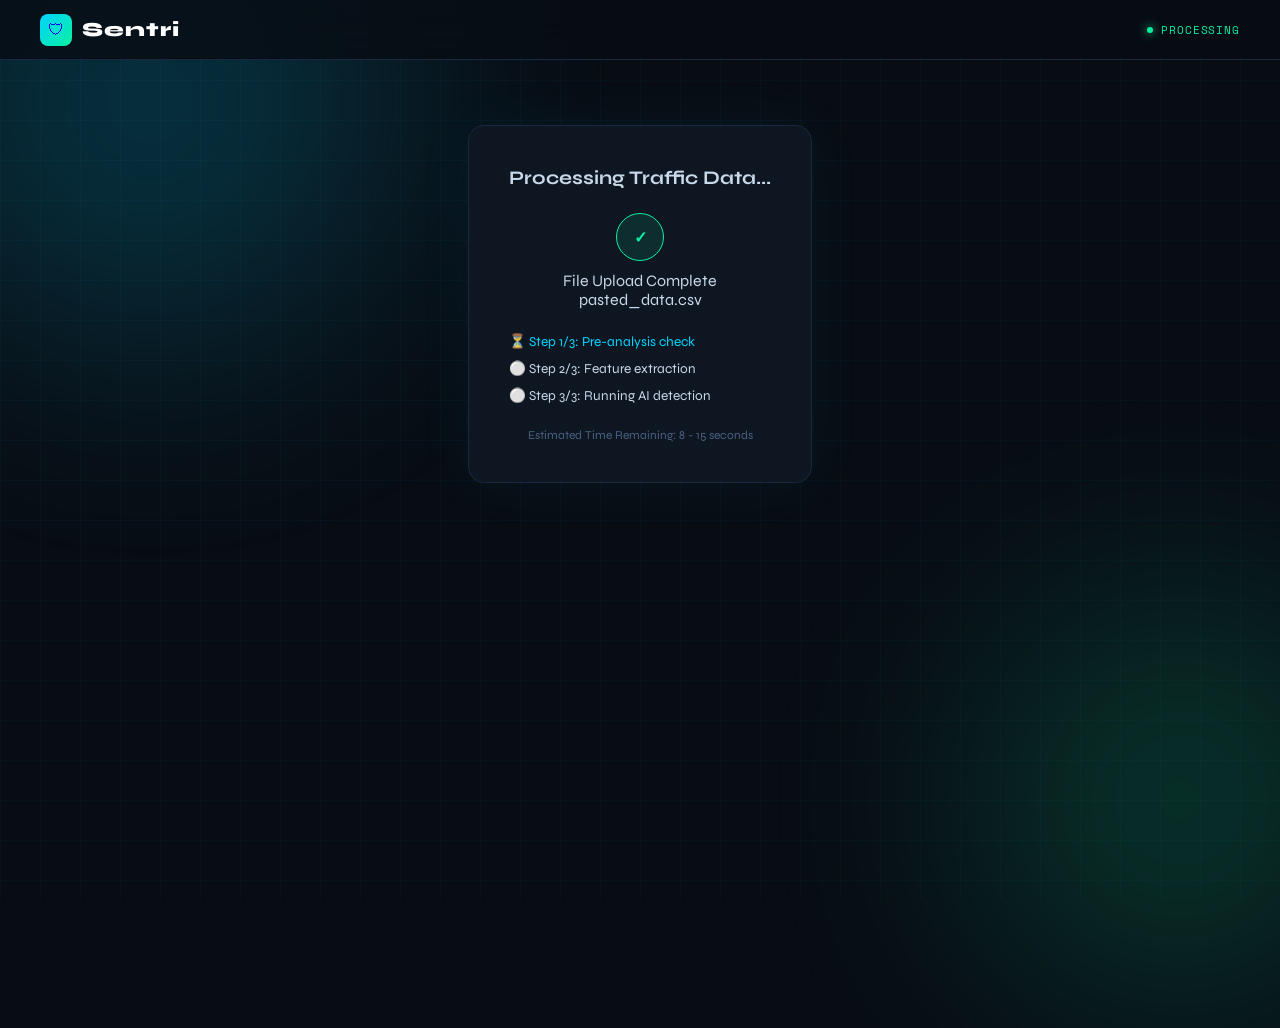
==== templates/loading.html @ eef89137 "changes to core files" ====
<!DOCTYPE html>
<html lang="en">

<head>
    <meta charset="UTF-8" />
    <meta name="viewport" content="width=device-width, initial-scale=1.0" />
    <title>Processing — Sentri</title>

    <link
        href="https://fonts.googleapis.com/css2?family=Space+Mono:wght@400;700&family=Syne:wght@400;600;700;800&display=swap"
        rel="stylesheet" />
    <link rel="stylesheet" href="/static/style.css" />
</head>

<body class="loading">

    <!-- background -->
    <div class="orb orb-1"></div>
    <div class="orb orb-2"></div>

    <!-- nav -->
    <nav>
        <a class="nav-brand" href="/">
            <div class="nav-shield">🛡</div>
            <span class="nav-logo-text">Sentri</span>
        </a>
        <div class="nav-status">
            <div class="status-dot"></div>
            PROCESSING
        </div>
    </nav>

    <!-- main -->
    <main>
        <div class="loading-container">
            <div class="loading-card">

                <h2>Processing Traffic Data...</h2>

                <div class="loading-status">
                    <div class="check-circle">✓</div>
                    <p>File Upload Complete</p>
                    <span id="file-display-name">loading...</span>
                </div>

                <div class="steps">
                    <div class="step done">
                        ✔ Step 1/3: Pre-analysis check (Done)
                    </div>

                    <div class="step done">
                        ✔ Step 2/3: Feature extraction (Done)
                    </div>

                    <div class="step active" id="step-3">
                        <span class="loader"></span>
                        Step 3/3: Running AI detection...
                    </div>
                </div>

                <p class="eta">
                    Estimated Time Remaining: <span id="eta">8 - 15 seconds</span>
                </p>

            </div>
        </div>
    </main>

    <script>
const storedFileName = sessionStorage.getItem('file_name');

document.getElementById('file-display-name').textContent =
    storedFileName ? storedFileName : "pasted_data.csv";

const stepEls = document.querySelectorAll(".step");

const steps = [
    "Step 1/3: Pre-analysis check",
    "Step 2/3: Feature extraction",
    "Step 3/3: Running AI detection"
];

let current = 0;

// render all states
function render() {
    stepEls.forEach((el, i) => {

        if (i < current) {
            el.className = "step done";
            el.innerHTML = `✔ ${steps[i]}`;

        } else if (i === current) {
            el.className = "step active";
            el.innerHTML = `⏳ ${steps[i]}`;

        } else {
            el.className = "step";
            el.innerHTML = `⚪ ${steps[i]}`;
        }
    });
}

// run one step fully (loading → done)
function runStep() {

    if (current >= steps.length) {
        document.getElementById("eta").textContent = "Complete!";

        setTimeout(() => {
            window.location.href = "/results";
        }, 1000);

        return;
    }

    // STEP START → LOADING
    render();

    setTimeout(() => {

        // STEP COMPLETE → DONE
        current++;
        render();

        // NEXT STEP ONLY AFTER THIS IS DONE
        setTimeout(runStep, 400);

    }, 1500);
}

runStep();
</script>

</body>

</html>
---- static/style.css ----
*,
*::before,
*::after {
    box-sizing: border-box;
    margin: 0;
    padding: 0;
}

:root {
    --bg: #080d14;
    --surface: #0e1622;
    --border: #1a2740;
    --accent: #00d4ff;
    --accent2: #0af0a0;
    --danger: #ff4d6d;
    --text: #c8d8e8;
    --muted: #4a6080;
    --font-ui: 'Syne', sans-serif;
    --font-mono: 'Space Mono', monospace;
}

html,
body {
    height: 100%;
    background: var(--bg);
    color: var(--text);
    font-family: var(--font-ui);
    overflow-x: hidden;
}

/* ---- GRID BACKGROUND ---- */
body::before {
    content: '';
    position: fixed;
    inset: 0;
    background-image:
        linear-gradient(rgba(0, 212, 255, 0.03) 1px, transparent 1px),
        linear-gradient(90deg, rgba(0, 212, 255, 0.03) 1px, transparent 1px);
    background-size: 40px 40px;
    pointer-events: none;
    z-index: 0;
}

/* ---- GLOW ORBS ---- */
.orb {
    position: fixed;
    border-radius: 50%;
    filter: blur(120px);
    pointer-events: none;
    z-index: 0;
    opacity: 0.18;
}

.orb-1 {
    width: 500px;
    height: 500px;
    background: var(--accent);
    top: -150px;
    left: -100px;
}

.orb-2 {
    width: 400px;
    height: 400px;
    background: var(--accent2);
    bottom: -100px;
    right: -100px;
}

/* ---- NAVBAR ---- */
nav {
    position: fixed;
    top: 0;
    left: 0;
    right: 0;
    z-index: 100;
    display: flex;
    align-items: center;
    justify-content: space-between;
    padding: 0 2.5rem;
    height: 60px;
    background: rgba(8, 13, 20, 0.85);
    backdrop-filter: blur(16px);
    border-bottom: 1px solid var(--border);
}

.nav-brand {
    display: flex;
    align-items: center;
    gap: 10px;
    text-decoration: none;
}

.nav-shield {
    width: 32px;
    height: 32px;
    background: linear-gradient(135deg, var(--accent), var(--accent2));
    border-radius: 8px;
    display: flex;
    align-items: center;
    justify-content: center;
    font-size: 16px;
}

.nav-logo-text {
    font-family: var(--font-ui);
    font-weight: 800;
    font-size: 1.25rem;
    color: #fff;
    letter-spacing: 0.05em;
}

.nav-status {
    display: flex;
    align-items: center;
    gap: 8px;
    font-family: var(--font-mono);
    font-size: 0.7rem;
    color: var(--accent2);
    letter-spacing: 0.08em;
    text-transform: uppercase;
}

.status-dot {
    width: 6px;
    height: 6px;
    border-radius: 50%;
    background: var(--accent2);
    animation: pulse 1.8s infinite;
    box-shadow: 0 0 10px var(--accent2);
}

@keyframes pulse {

    0%,
    100% {
        opacity: 1;
        transform: scale(1);
    }

    50% {
        opacity: 0.4;
        transform: scale(0.8);
    }
}

/* ---- MAIN LAYOUT ---- */
main {
    position: relative;
    z-index: 1;
    min-height: 100vh;
    display: flex;
    flex-direction: column;
    align-items: center;
    justify-content: center;
    padding: 80px 1.5rem 3rem;
}

/* ---- HERO ---- */
.hero {
    text-align: center;
    margin-bottom: 2.5rem;
    animation: fadeUp 0.7s ease both;
}

@keyframes fadeUp {
    from {
        opacity: 0;
        transform: translateY(24px);
    }

    to {
        opacity: 1;
        transform: translateY(0);
    }
}

.shield-icon {
    width: 72px;
    height: 72px;
    margin: 0 auto 1.25rem;
    background: rgba(0, 212, 255, 0.08);
    border: 1.5px solid rgba(0, 212, 255, 0.25);
    border-radius: 20px;
    display: flex;
    align-items: center;
    justify-content: center;
    position: relative;
}

.shield-icon::before {
    content: '';
    position: absolute;
    inset: -1px;
    border-radius: 20px;
    background: linear-gradient(135deg, rgba(0, 212, 255, 0.3), rgba(10, 240, 160, 0.1));
    z-index: -1;
    filter: blur(8px);
}

.shield-icon svg {
    width: 36px;
    height: 36px;
    fill: var(--accent);
    filter: drop-shadow(0 0 8px var(--accent));
}

.hero h1 {
    font-size: clamp(2.5rem, 6vw, 4rem);
    font-weight: 800;
    color: #fff;
    letter-spacing: -0.02em;
    line-height: 1;
    margin-bottom: 0.75rem;
}

.hero h1 span {
    background: linear-gradient(90deg, var(--accent), var(--accent2));
    -webkit-background-clip: text;
    -webkit-text-fill-color: transparent;
    background-clip: text;
}

.hero p {
    font-size: 1rem;
    color: var(--muted);
    max-width: 420px;
    margin: 0 auto;
    line-height: 1.6;
}

/* ---- UPLOAD CARD ---- */
.upload-card {
    width: 100%;
    max-width: 780px;
    background: var(--surface);
    border: 1px solid var(--border);
    border-radius: 16px;
    overflow: hidden;
    animation: fadeUp 0.7s 0.15s ease both;
    box-shadow: 0 0 60px rgba(0, 212, 255, 0.04);
}

.card-header {
    display: flex;
    align-items: center;
    justify-content: space-between;
    padding: 0.85rem 1.25rem;
    border-bottom: 1px solid var(--border);
    background: rgba(0, 212, 255, 0.03);
}

.card-header-left {
    display: flex;
    align-items: center;
    gap: 8px;
    font-family: var(--font-mono);
    font-size: 0.78rem;
    color: var(--accent);
}

.terminal-dot {
    width: 5px;
    height: 5px;
    border-radius: 50%;
    background: var(--accent);
    animation: pulse 2s infinite;
}

.card-actions {
    display: flex;
    gap: 8px;
}

.btn {
    display: flex;
    align-items: center;
    gap: 6px;
    padding: 0.45rem 1rem;
    border-radius: 8px;
    font-family: var(--font-ui);
    font-size: 0.82rem;
    font-weight: 600;
    cursor: pointer;
    transition: all 0.2s;
    border: none;
    text-decoration: none;
}

.btn-ghost {
    background: transparent;
    border: 1px solid var(--border);
    color: var(--text);
}

.btn-ghost:hover {
    border-color: var(--accent);
    color: var(--accent);
    background: rgba(0, 212, 255, 0.05);
}

.btn-primary {
    background: linear-gradient(135deg, var(--accent), #0095cc);
    color: #080d14;
    font-weight: 700;
}

.btn-primary:hover {
    transform: translateY(-1px);
    box-shadow: 0 4px 20px rgba(0, 212, 255, 0.35);
}

.btn-primary:active {
    transform: translateY(0);
}

/* ---- DROP ZONE ---- */
.drop-zone {
    display: flex;
    flex-direction: column;
    align-items: center;
    justify-content: center;
    gap: 12px;
    height: 220px;
    margin: 1rem 1.25rem;
    border: 1.5px dashed var(--border);
    border-radius: 10px;
    cursor: pointer;
    transition: all 0.2s;
}

.drop-zone:hover,
.drop-zone.drag-over {
    border-color: var(--accent);
    background: rgba(0, 212, 255, 0.04);
}


.drop-icon {
    width: 44px;
    height: 44px;
    background: rgba(0, 212, 255, 0.08);
    border-radius: 12px;
    display: flex;
    align-items: center;
    justify-content: center;
    color: var(--accent);
    font-size: 1.2rem;
}

.drop-text {
    text-align: center;
    font-size: 0.85rem;
    color: var(--muted);
}

.drop-text strong {
    color: var(--accent);
}

/* ---- CARD FOOTER ---- */
.card-footer {
    display: flex;
    align-items: center;
    justify-content: space-between;
    padding: 0.85rem 1.25rem;
    border-top: 1px solid var(--border);
    background: rgba(0, 0, 0, 0.2);
}

.footer-info {
    font-family: var(--font-mono);
    font-size: 0.72rem;
    color: var(--muted);
}

.footer-info span {
    color: var(--accent2);
}

/* ---- FILE BADGE ---- */
.file-badge {
    display: flex;
    align-items: center;
    gap: 6px;
    padding: 0.3rem 0.75rem;
    background: rgba(10, 240, 160, 0.08);
    border: 1px solid rgba(10, 240, 160, 0.2);
    border-radius: 20px;
    font-family: var(--font-mono);
    font-size: 0.7rem;
    color: var(--accent2);

    opacity: 0;
    transform: translateY(5px);
    transition: all 0.2s ease;
}

.file-badge.visible {
    opacity: 1;
    transform: translateY(0);
}

/* ---- FORMATS ---- */
.formats {
    display: flex;
    align-items: center;
    justify-content: center;
    gap: 0.5rem;
    margin-top: 1.5rem;
    flex-wrap: wrap;
    animation: fadeUp 0.7s 0.3s ease both;
}

.format-label {
    font-family: var(--font-mono);
    font-size: 0.7rem;
    color: var(--muted);
    margin-right: 4px;
}

.format-tag {
    padding: 0.2rem 0.6rem;
    border-radius: 4px;
    background: rgba(255, 255, 255, 0.04);
    border: 1px solid var(--border);
    font-family: var(--font-mono);
    font-size: 0.68rem;
    color: var(--muted);
}

/* ---- TOAST ---- */
.toast {
    position: fixed;
    bottom: 2rem;
    right: 2rem;
    z-index: 999;
    background: var(--surface);
    border: 1px solid var(--border);
    border-radius: 10px;
    padding: 0.75rem 1.25rem;
    font-family: var(--font-mono);
    font-size: 0.78rem;
    color: var(--text);
    display: flex;
    align-items: center;
    gap: 8px;
    transform: translateY(100px);
    opacity: 0;
    transition: all 0.3s;
}

.toast.show {
    transform: translateY(0);
    opacity: 1;
}

.toast-dot {
    width: 6px;
    height: 6px;
    border-radius: 50%;
    background: var(--accent2);
}

/* Hidden file input */
#file-input {
    display: none;
}

@keyframes spin { from { transform: rotate(0deg); } to { transform: rotate(360deg); } }

/* ---- LOADING PAGE ---- */
body.loading {
    overflow: hidden;
}

.loading-container {
    display: flex;
    justify-content: center;
    align-items: flex-start;
    min-height: 100vh;
    padding: 45px 1.5rem 3rem;
}

.loading-card {
    width: 100%;
    max-width: 750px;
    background: var(--surface);
    border: 1px solid var(--border);
    border-radius: 16px;
    padding: 2.5rem;
    box-shadow: 0 0 60px rgba(0, 212, 255, 0.05);
    text-align: center;
    animation: fadeUp 0.6s ease both;
}

.loading-card h2 {
    font-size: 1.2rem;
    margin-bottom: 1.5rem;
}

/* File status */
.loading-status {
    margin-bottom: 1.5rem;
}

.check-circle {
    width: 48px;
    height: 48px;
    margin: 0 auto 10px;
    border-radius: 50%;
    background: rgba(10, 240, 160, 0.1);
    border: 1px solid var(--accent2);
    display: flex;
    align-items: center;
    justify-content: center;
    color: var(--accent2);
    font-weight: bold;
}

/* Steps */
.steps {
    text-align: left;
    margin-top: 1rem;
}

.step {
    display: flex;
    align-items: center;
    gap: 10px;
    font-size: 0.85rem;
    margin: 10px 0;
}

.step.done {
    color: var(--accent2);
}

.step.active {
    color: var(--accent);
}

/* Spinner */
.loader {
    width: 14px;
    height: 14px;
    border: 2px solid var(--accent);
    border-top: 2px solid transparent;
    border-radius: 50%;
    animation: spin 1s linear infinite;
}

/* ETA */
.eta {
    margin-top: 1.5rem;
    font-size: 0.75rem;
    color: var(--muted);
}
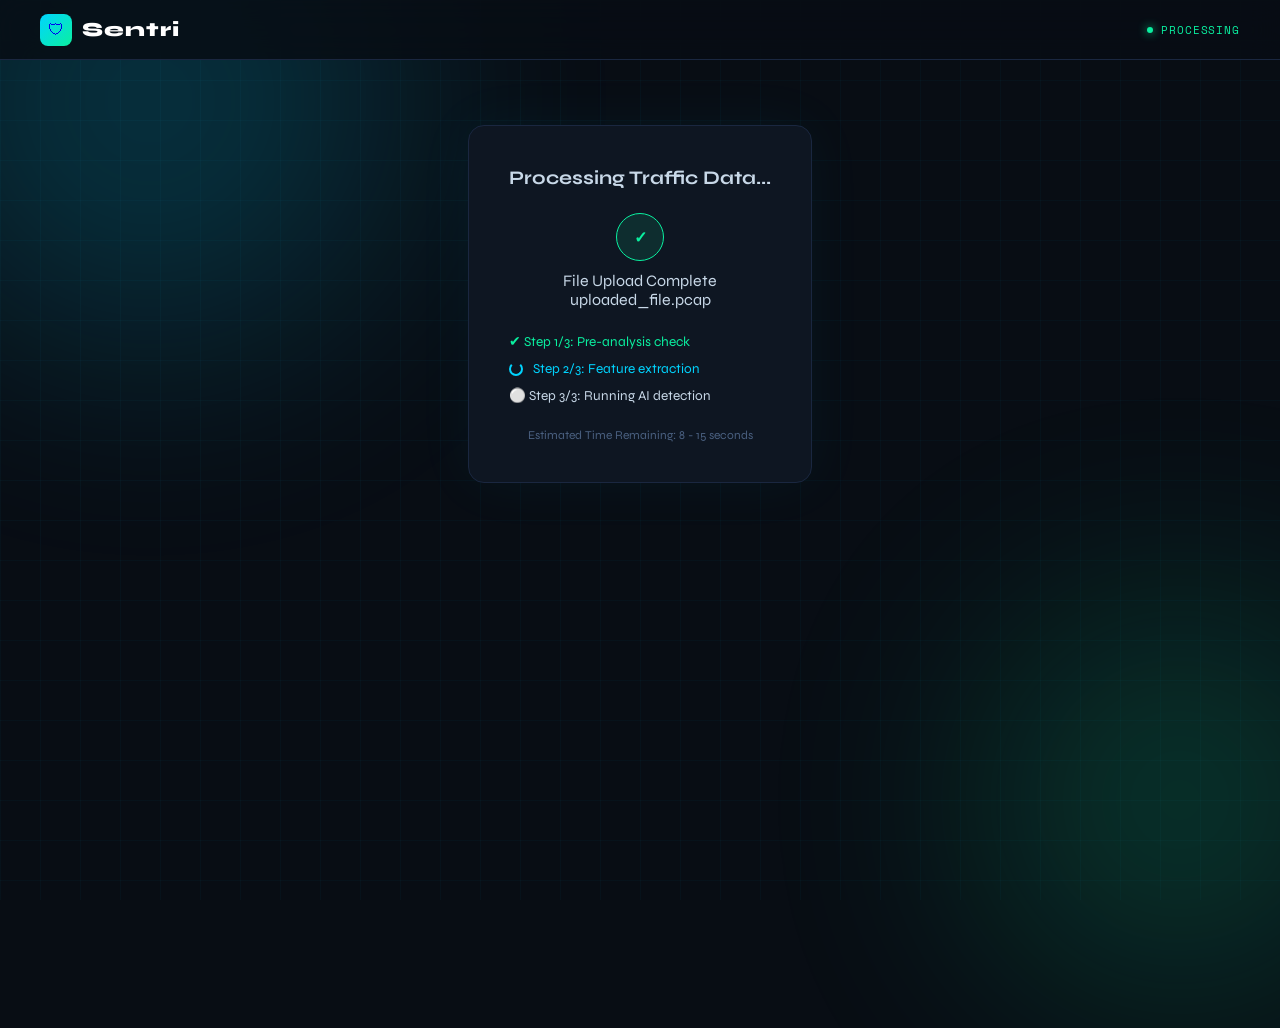
==== commit ebd5051c: "Changes to core files" ====
--- a/templates/loading.html
+++ b/templates/loading.html
@@ -67,70 +67,63 @@
     </main>
 
     <script>
-const storedFileName = sessionStorage.getItem('file_name');
+        const storedFileName = sessionStorage.getItem('file_name');
 
-document.getElementById('file-display-name').textContent =
-    storedFileName ? storedFileName : "pasted_data.csv";
+        document.getElementById('file-display-name').textContent =
+            storedFileName ? storedFileName : "uploaded_file.pcap";
 
-const stepEls = document.querySelectorAll(".step");
+        const stepEls = document.querySelectorAll(".step");
 
-const steps = [
-    "Step 1/3: Pre-analysis check",
-    "Step 2/3: Feature extraction",
-    "Step 3/3: Running AI detection"
-];
+        const steps = [
+            "Step 1/3: Pre-analysis check",
+            "Step 2/3: Feature extraction",
+            "Step 3/3: Running AI detection"
+        ];
 
-let current = 0;
+        let current = 0;
 
-// render all states
-function render() {
-    stepEls.forEach((el, i) => {
+        function render() {
+            stepEls.forEach((el, i) => {
 
-        if (i < current) {
-            el.className = "step done";
-            el.innerHTML = `✔ ${steps[i]}`;
+                if (i < current) {
+                    el.className = "step done";
+                    el.innerHTML = `✔ ${steps[i]}`;
 
-        } else if (i === current) {
-            el.className = "step active";
-            el.innerHTML = `⏳ ${steps[i]}`;
+                } else if (i === current) {
+                    el.className = "step active";
+                    el.innerHTML = `<span class="loader"></span> ${steps[i]}`;
 
-        } else {
-            el.className = "step";
-            el.innerHTML = `⚪ ${steps[i]}`;
+                } else {
+                    el.className = "step";
+                    el.innerHTML = `⚪ ${steps[i]}`;
+                }
+            });
         }
-    });
-}
 
-// run one step fully (loading → done)
-function runStep() {
+        function runStep() {
+            if (current >= steps.length) {
 
-    if (current >= steps.length) {
-        document.getElementById("eta").textContent = "Complete!";
+                render();
+                
+                document.getElementById("eta").textContent = "Complete!";
 
-        setTimeout(() => {
-            window.location.href = "/results";
-        }, 1000);
+                setTimeout(() => {
+                    window.location.href = "/results";
+                }, 800);
 
-        return;
-    }
+                return;
+            }
 
-    // STEP START → LOADING
-    render();
+            render();
 
-    setTimeout(() => {
+            setTimeout(() => {
+                current++;
+                runStep();
+            }, 1000); // adjust speed here
+        }
 
-        // STEP COMPLETE → DONE
-        current++;
-        render();
-
-        // NEXT STEP ONLY AFTER THIS IS DONE
-        setTimeout(runStep, 400);
-
-    }, 1500);
-}
-
-runStep();
-</script>
+        runStep();
+    </script>
 
 </body>
 
--- a/static/style.css
+++ b/static/style.css
@@ -467,7 +467,15 @@
     display: none;
 }
 
-@keyframes spin { from { transform: rotate(0deg); } to { transform: rotate(360deg); } }
+@keyframes spin {
+    from {
+        transform: rotate(0deg);
+    }
+
+    to {
+        transform: rotate(360deg);
+    }
+}
 
 /* ---- LOADING PAGE ---- */
 body.loading {
@@ -555,4 +563,694 @@
     margin-top: 1.5rem;
     font-size: 0.75rem;
     color: var(--muted);
+}
+
+/* ============================================================
+   RESULTS PAGE ADDITIONS — append to the bottom of style.css
+   ============================================================ */
+
+/* ---- RESULTS LAYOUT ---- */
+.results-main {
+    position: relative;
+    z-index: 1;
+    max-width: 920px;
+    /* slightly wider than before for bigger cards */
+    margin: 0 auto;
+    padding: 88px 1.5rem 4rem;
+    display: flex;
+    flex-direction: column;
+    gap: 1.75rem;
+}
+
+/* ---- PAGE HEADER ---- */
+.results-header {
+    display: flex;
+    align-items: center;
+    gap: 1rem;
+    margin-bottom: 0.25rem;
+}
+
+.back-link {
+    color: var(--muted);
+    font-size: 1.3rem;
+    text-decoration: none;
+    transition: color 0.2s;
+    flex-shrink: 0;
+    line-height: 1;
+}
+
+.back-link:hover {
+    color: var(--accent);
+}
+
+/* ✅ FIXED: matches index.html hero h1 gradient span exactly */
+.results-title {
+    font-size: clamp(1.8rem, 4vw, 2.8rem);
+    font-weight: 800;
+    color: #fff;
+    letter-spacing: -0.02em;
+    line-height: 1;
+    margin: 0 0 6px;
+}
+
+.results-title span {
+    background: linear-gradient(90deg, var(--accent), var(--accent2));
+    -webkit-background-clip: text;
+    -webkit-text-fill-color: transparent;
+    background-clip: text;
+}
+
+.results-subtitle {
+    font-family: var(--font-mono);
+    font-size: 0.78rem;
+    color: var(--muted);
+    margin: 0;
+}
+
+/* ---- SUMMARY GRID ---- */
+.summary-grid {
+    display: grid;
+    grid-template-columns: repeat(4, 1fr);
+    gap: 1rem;
+}
+
+@media (max-width: 640px) {
+    .summary-grid {
+        grid-template-columns: repeat(2, 1fr);
+    }
+}
+
+/* ✅ BIGGER cards — more padding, more presence */
+.summary-card {
+    background: var(--surface);
+    border: 1px solid var(--border);
+    border-radius: 16px;
+    padding: 1.5rem 1.25rem;
+    /* was 1.25rem 1rem */
+    display: flex;
+    flex-direction: column;
+    align-items: flex-start;
+    gap: 8px;
+    position: relative;
+    overflow: hidden;
+    transition: border-color 0.2s, box-shadow 0.2s;
+}
+
+.summary-card:hover {
+    border-color: rgba(0, 212, 255, 0.2);
+    box-shadow: 0 0 30px rgba(0, 212, 255, 0.05);
+}
+
+.summary-card-icon {
+    width: 40px;
+    height: 40px;
+    border-radius: 10px;
+    display: flex;
+    align-items: center;
+    justify-content: center;
+    margin-bottom: 6px;
+}
+
+.summary-icon-blue {
+    background: rgba(0, 212, 255, 0.12);
+    color: var(--accent);
+}
+
+.summary-icon-red {
+    background: rgba(239, 68, 68, 0.12);
+    color: #ef4444;
+}
+
+.summary-icon-green {
+    background: rgba(10, 240, 160, 0.12);
+    color: var(--accent2);
+}
+
+.summary-value {
+    font-size: 2.4rem;
+    /* was 2rem — bigger number */
+    font-weight: 800;
+    color: #fff;
+    line-height: 1;
+    font-family: var(--font-mono);
+}
+
+.summary-value--danger {
+    color: #ef4444;
+}
+
+.summary-value--safe {
+    color: var(--accent2);
+}
+
+.summary-label {
+    font-family: var(--font-mono);
+    font-size: 0.68rem;
+    color: var(--muted);
+    text-transform: uppercase;
+    letter-spacing: 0.06em;
+}
+
+/* Donut chart card */
+.summary-card--ratio {
+    align-items: center;
+    justify-content: center;
+    text-align: center;
+}
+
+.donut-wrapper {
+    position: relative;
+    width: 76px;
+    height: 76px;
+    margin-bottom: 6px;
+}
+
+.donut-svg {
+    width: 76px;
+    height: 76px;
+}
+
+.donut-track {
+    stroke: rgba(255, 255, 255, 0.07);
+}
+
+.donut-fill {
+    stroke: #ef4444;
+    stroke-linecap: round;
+    transition: stroke-dasharray 0.6s ease;
+}
+
+.donut-label {
+    position: absolute;
+    inset: 0;
+    display: flex;
+    align-items: center;
+    justify-content: center;
+    font-family: var(--font-mono);
+    font-size: 0.78rem;
+    font-weight: 700;
+    color: #fff;
+}
+
+/* ---- SECTION HEADINGS ---- */
+.section-heading {
+    display: flex;
+    align-items: center;
+    gap: 10px;
+    margin-top: 0.25rem;
+}
+
+.section-heading h2 {
+    font-size: 1.15rem;
+    font-weight: 700;
+    color: #fff;
+    margin: 0;
+}
+
+.section-heading-icon {
+    font-size: 1rem;
+    color: var(--accent);
+}
+
+/* ---- THREAT CARDS ---- */
+.threats-list {
+    display: flex;
+    flex-direction: column;
+    gap: 0.75rem;
+    /* slightly more gap */
+}
+
+/* ✅ BIGGER threat cards */
+.threat-card {
+    background: var(--surface);
+    border: 1px solid var(--border);
+    border-radius: 14px;
+    /* was 12px */
+    overflow: hidden;
+    transition: border-color 0.2s, box-shadow 0.2s;
+}
+
+.threat-card:hover {
+    box-shadow: 0 2px 20px rgba(0, 0, 0, 0.3);
+}
+
+.threat-card--open {
+    border-color: rgba(0, 212, 255, 0.25);
+}
+
+/* Collapsed header row */
+.threat-collapsed {
+    display: flex;
+    align-items: center;
+    justify-content: space-between;
+    padding: 1rem 1.25rem;
+    /* was 0.85rem 1rem — taller click area */
+    cursor: pointer;
+    user-select: none;
+}
+
+.threat-collapsed:hover {
+    background: rgba(255, 255, 255, 0.02);
+}
+
+.threat-collapsed-left {
+    display: flex;
+    align-items: center;
+    gap: 12px;
+}
+
+.threat-collapsed-right {
+    display: flex;
+    align-items: center;
+    gap: 12px;
+}
+
+.threat-name {
+    font-size: 1rem;
+    /* was 0.95rem */
+    font-weight: 700;
+    color: #fff;
+}
+
+.threat-timestamp {
+    font-family: var(--font-mono);
+    font-size: 0.72rem;
+    color: var(--muted);
+}
+
+.threat-chevron {
+    font-size: 1.2rem;
+    color: var(--muted);
+    transition: transform 0.25s ease;
+    display: inline-block;
+    line-height: 1;
+    color: cyan;
+}
+
+/* Summary line */
+.threat-summary-line {
+    padding: 0 1.25rem 0.5rem;
+}
+
+.threat-description {
+    font-size: 0.82rem;
+    color: var(--text);
+    opacity: 0.8;
+    line-height: 1.5;
+}
+
+.threat-inline-meta {
+    display: flex;
+    flex-wrap: wrap;
+    align-items: center;
+    gap: 8px;
+    padding: 0 1.25rem 1rem;
+    font-family: var(--font-mono);
+    font-size: 0.72rem;
+}
+
+.ip-addr {
+    color: var(--accent2);
+}
+
+.meta-arrow {
+    color: var(--muted);
+}
+
+.meta-muted {
+    color: var(--muted);
+}
+
+/* Protocol tags */
+.proto-tag {
+    padding: 2px 8px;
+    border-radius: 4px;
+    font-family: var(--font-mono);
+    font-size: 0.67rem;
+    font-weight: 700;
+    text-transform: uppercase;
+}
+
+.proto-tcp {
+    background: rgba(0, 212, 255, 0.12);
+    color: var(--accent);
+}
+
+.proto-udp {
+    background: rgba(139, 92, 246, 0.12);
+    color: #a78bfa;
+}
+
+.proto-dns {
+    background: rgba(10, 240, 160, 0.12);
+    color: var(--accent2);
+}
+
+.proto-arp {
+    background: rgba(168, 85, 247, 0.12);
+    color: #c084fc;
+}
+
+.proto-icmp {
+    background: rgba(107, 114, 128, 0.15);
+    color: #9ca3af;
+}
+
+.proto-http {
+    background: rgba(251, 191, 36, 0.12);
+    color: #fbbf24;
+}
+
+/* Severity chips */
+.severity-chip {
+    padding: 4px 12px;
+    border-radius: 20px;
+    font-family: var(--font-mono);
+    font-size: 0.67rem;
+    font-weight: 700;
+    text-transform: uppercase;
+    letter-spacing: 0.04em;
+}
+
+.severity-critical {
+    background: #ef4444;
+    color: #fff;
+}
+
+.severity-high {
+    background: #f97316;
+    color: #fff;
+}
+
+.severity-medium {
+    background: #eab308;
+    color: #000;
+}
+
+.severity-low {
+    background: #22c55e;
+    color: #000;
+}
+
+.severity-info {
+    background: #06b6d4;
+    color: #000;
+}
+
+/* ---- EXPANDED DETAIL PANEL ---- */
+.threat-expanded {
+    border-top: 1px solid var(--border);
+    padding: 1.25rem;
+    /* was 1rem — more room */
+    display: flex;
+    flex-direction: column;
+    gap: 1.1rem;
+    background: rgba(0, 0, 0, 0.18);
+}
+
+.threat-description-expanded {
+    font-size: 0.83rem;
+    color: var(--text);
+    opacity: 0.85;
+    line-height: 1.65;
+}
+
+.endpoint-grid {
+    display: grid;
+    grid-template-columns: 1fr 1fr;
+    gap: 0.85rem;
+}
+
+@media (max-width: 500px) {
+    .endpoint-grid {
+        grid-template-columns: 1fr;
+    }
+}
+
+.endpoint-card {
+    background: rgba(255, 255, 255, 0.03);
+    border: 1px solid var(--border);
+    border-radius: 10px;
+    padding: 0.85rem 1rem;
+}
+
+.endpoint-label {
+    font-family: var(--font-mono);
+    font-size: 0.72rem;
+    font-weight: 700;
+    color: var(--accent);
+    margin-bottom: 8px;
+    display: flex;
+    align-items: center;
+    gap: 6px;
+}
+
+.endpoint-icon {
+    color: var(--accent);
+}
+
+.endpoint-icon-red {
+    color: #ef4444;
+}
+
+.endpoint-ip {
+    font-family: var(--font-mono);
+    font-size: 0.8rem;
+    color: #fff;
+    margin-bottom: 4px;
+}
+
+.endpoint-mac {
+    font-family: var(--font-mono);
+    font-size: 0.8rem;
+    color: #fff;
+    margin-bottom: 4px;
+}
+
+.flow-stats {
+    display: flex;
+    flex-wrap: wrap;
+    gap: 1.25rem;
+    font-family: var(--font-mono);
+    font-size: 0.77rem;
+    color: var(--muted);
+    padding: 0.4rem 0;
+}
+
+.flow-stats strong {
+    color: var(--text);
+}
+
+.flag-highlight {
+    color: var(--accent);
+}
+
+.flow-meta-row {
+    display: flex;
+    flex-wrap: wrap;
+    gap: 1.25rem;
+    font-size: 0.77rem;
+    color: var(--muted);
+    font-family: var(--font-mono);
+    border-top: 1px solid var(--border);
+    padding-top: 0.4rem;
+    padding-bottom: 0.4rem;
+}
+
+.flow-meta-row strong {
+    color: var(--text);
+}
+
+/* AI Recommendation box */
+.ai-recommendation {
+    background: rgba(0, 212, 255, 0.05);
+    border: 1px solid rgba(0, 212, 255, 0.18);
+    border-radius: 10px;
+    padding: 1rem 1.1rem;
+}
+
+.ai-rec-header {
+    display: flex;
+    align-items: center;
+    gap: 8px;
+    margin-bottom: 8px;
+}
+
+.ai-rec-icon {
+    color: var(--accent);
+    font-size: 0.9rem;
+}
+
+.ai-rec-title {
+    font-family: var(--font-mono);
+    font-size: 0.75rem;
+    font-weight: 700;
+    color: var(--accent);
+}
+
+.ai-rec-body {
+    font-size: 0.82rem;
+    color: var(--text);
+    line-height: 1.65;
+    margin: 0;
+}
+
+/* ---- CORRELATIONS ---- */
+.correlations-list {
+    display: flex;
+    flex-direction: column;
+    gap: 0.65rem;
+}
+
+.correlation-item {
+    display: flex;
+    align-items: flex-start;
+    gap: 14px;
+    background: var(--surface);
+    border: 1px solid var(--border);
+    border-radius: 10px;
+    padding: 1rem 1.1rem;
+    font-size: 0.83rem;
+    color: var(--text);
+    line-height: 1.65;
+}
+
+.corr-num {
+    font-family: var(--font-mono);
+    font-size: 0.7rem;
+    color: var(--accent);
+    font-weight: 700;
+    min-width: 26px;
+    margin-top: 2px;
+    flex-shrink: 0;
+}
+
+.corr-text {
+    flex: 1;
+}
+
+/* ---- EMPTY STATE ---- */
+.empty-state {
+    text-align: center;
+    padding: 3.5rem 1rem;
+    background: var(--surface);
+    border: 1px solid var(--border);
+    border-radius: 14px;
+}
+
+.empty-icon {
+    font-size: 2.2rem;
+    color: var(--accent2);
+    margin-bottom: 0.85rem;
+}
+
+.empty-title {
+    font-size: 1.05rem;
+    font-weight: 700;
+    color: #fff;
+    margin-bottom: 6px;
+}
+
+.empty-sub {
+    font-family: var(--font-mono);
+    font-size: 0.75rem;
+    color: var(--muted);
+}
+
+/* ---- FILTER BAR ---- */
+.filter-bar {
+    display: flex;
+    flex-wrap: wrap;
+    gap: 0.5rem;
+    margin: 1rem 0 1.5rem;
+}
+
+.filter-btn {
+    padding: 6px 12px;
+    font-size: 0.72rem;
+    font-family: var(--font-mono);
+    background: var(--surface);
+    border: 1px solid var(--border);
+    color: var(--muted);
+    border-radius: 20px;
+    cursor: pointer;
+    transition: 0.2s;
+}
+
+.filter-btn:hover {
+    border-color: var(--accent);
+    color: var(--accent);
+}
+
+.filter-btn.active {
+    background: rgba(0, 212, 255, 0.12);
+    border-color: var(--accent);
+    color: var(--accent);
+}
+
+/* EMPTY STATE (no results) */
+.empty-state {
+    margin-top: 24px;
+    padding: 32px 24px;
+    border-radius: 16px;
+
+    display: flex;
+    flex-direction: column;
+    align-items: center;
+    justify-content: center;
+
+    text-align: center;
+
+    background: rgba(255, 255, 255, 0.03);
+    border: 1px solid rgba(255, 255, 255, 0.08);
+
+    backdrop-filter: blur(12px);
+    -webkit-backdrop-filter: blur(12px);
+
+    animation: fadeIn 0.3s ease;
+}
+
+/* icon */
+.empty-icon {
+    font-size: 28px;
+    margin-bottom: 10px;
+
+    color: #facc15; /* soft warning yellow */
+    opacity: 0.9;
+}
+
+/* title */
+.empty-title {
+    font-family: 'Syne', sans-serif;
+    font-size: 18px;
+    font-weight: 600;
+
+    margin-bottom: 4px;
+
+    color: #ffffff;
+}
+
+/* subtitle (optional if you add one later) */
+.empty-sub {
+    font-size: 14px;
+    color: rgba(255, 255, 255, 0.6);
+}
+
+/* subtle hover (makes it feel interactive even if not clickable) */
+.empty-state:hover {
+    border-color: rgba(255, 255, 255, 0.15);
+    transform: translateY(-2px);
+    transition: all 0.2s ease;
+}
+
+/* fade animation */
+@keyframes fadeIn {
+    from {
+        opacity: 0;
+        transform: translateY(6px);
+    }
+    to {
+        opacity: 1;
+        transform: translateY(0);
+    }
 }
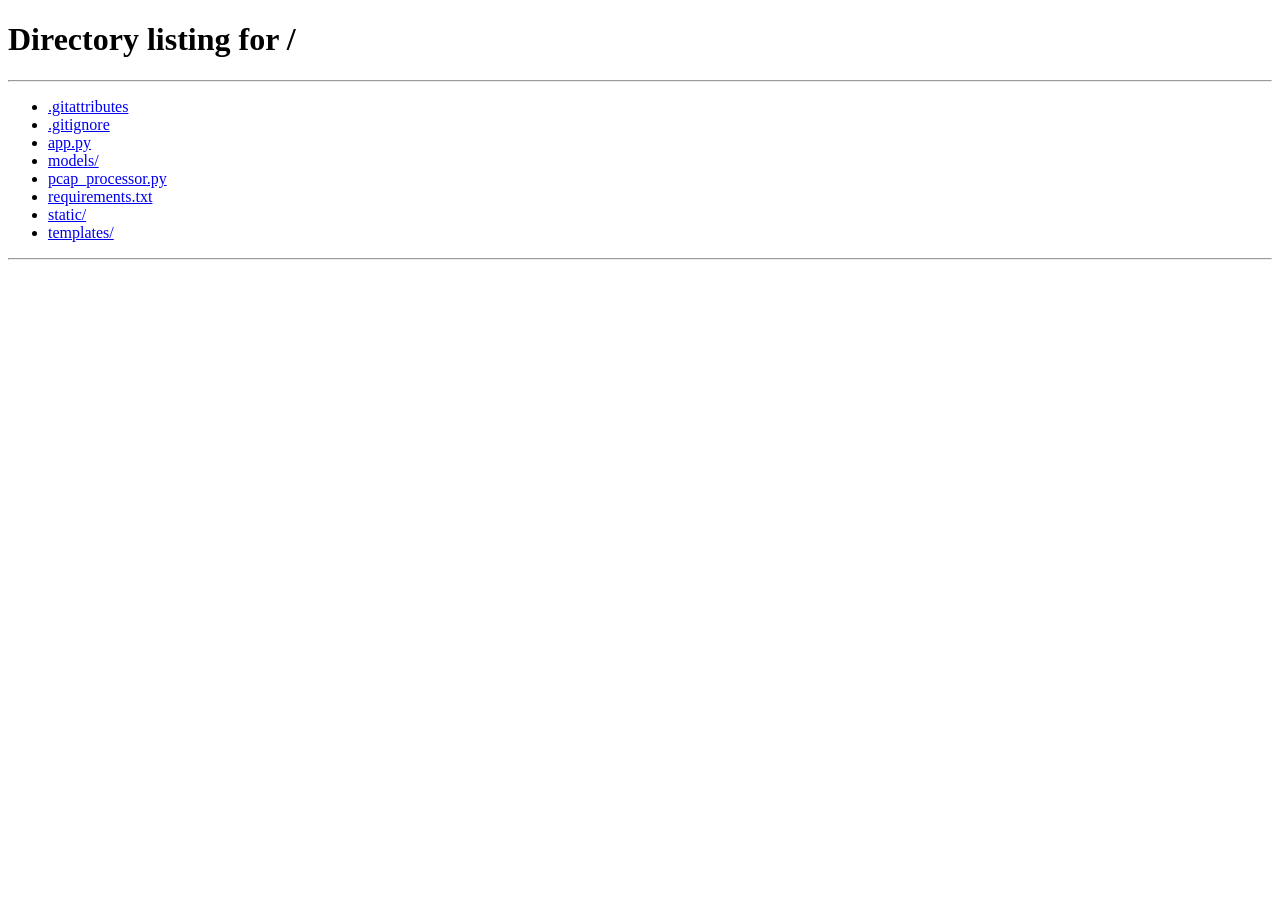
==== commit 8355cf6f: "Changes made to core files" ====
--- a/templates/loading.html
+++ b/templates/loading.html
@@ -5,7 +5,6 @@
     <meta charset="UTF-8" />
     <meta name="viewport" content="width=device-width, initial-scale=1.0" />
     <title>Processing — Sentri</title>
-
     <link
         href="https://fonts.googleapis.com/css2?family=Space+Mono:wght@400;700&family=Syne:wght@400;600;700;800&display=swap"
         rel="stylesheet" />
@@ -14,11 +13,9 @@
 
 <body class="loading">
 
-    <!-- background -->
     <div class="orb orb-1"></div>
     <div class="orb orb-2"></div>
 
-    <!-- nav -->
     <nav>
         <a class="nav-brand" href="/">
             <div class="nav-shield">🛡</div>
@@ -30,7 +27,6 @@
         </div>
     </nav>
 
-    <!-- main -->
     <main>
         <div class="loading-container">
             <div class="loading-card">
@@ -39,92 +35,235 @@
 
                 <div class="loading-status">
                     <div class="check-circle">✓</div>
-                    <p>File Upload Complete</p>
-                    <span id="file-display-name">loading...</span>
+                    <p id="status-label">Preparing analysis...</p>
+                    <span id="file-display-name" style="font-family:var(--font-mono); font-size:0.75rem; color:var(--muted); display:block; margin-top:4px;"></span>
                 </div>
 
                 <div class="steps">
-                    <div class="step done">
-                        ✔ Step 1/3: Pre-analysis check (Done)
-                    </div>
-
-                    <div class="step done">
-                        ✔ Step 2/3: Feature extraction (Done)
-                    </div>
-
-                    <div class="step active" id="step-3">
-                        <span class="loader"></span>
-                        Step 3/3: Running AI detection...
-                    </div>
+                    <div class="step" id="step-0">⚪ Step 1/3: Pre-analysis check</div>
+                    <div class="step" id="step-1">⚪ Step 2/3: Feature extraction</div>
+                    <div class="step" id="step-2">⚪ Step 3/3: Running AI detection</div>
                 </div>
 
-                <p class="eta">
-                    Estimated Time Remaining: <span id="eta">8 - 15 seconds</span>
-                </p>
+                <p class="eta" id="eta-text">Waiting to start...</p>
 
             </div>
         </div>
     </main>
 
     <script>
-        const storedFileName = sessionStorage.getItem('file_name');
-
-        document.getElementById('file-display-name').textContent =
-            storedFileName ? storedFileName : "uploaded_file.pcap";
-
-        const stepEls = document.querySelectorAll(".step");
-
-        const steps = [
-            "Step 1/3: Pre-analysis check",
-            "Step 2/3: Feature extraction",
-            "Step 3/3: Running AI detection"
+        // ---- GUARD: redirect if arrived here without analysis ----
+        const fileName    = sessionStorage.getItem('current_file_name');
+        const wasStarted  = sessionStorage.getItem('analysis_started');
+
+        if (!wasStarted) {
+            window.location.href = '/';
+        }
+
+        document.getElementById('file-display-name').textContent = fileName || 'uploaded_file.pcap';
+
+        // ---- STEP CONFIG ----
+        const STEP_IDS = ['step-0', 'step-1', 'step-2'];
+        const STEP_LABELS = [
+            'Step 1/3: Pre-analysis check',
+            'Step 2/3: Feature extraction',
+            'Step 3/3: Running AI detection'
         ];
 
-        let current = 0;
-
-        function render() {
-            stepEls.forEach((el, i) => {
-
-                if (i < current) {
-                    el.className = "step done";
-                    el.innerHTML = `✔ ${steps[i]}`;
-
-                } else if (i === current) {
-                    el.className = "step active";
-                    el.innerHTML = `<span class="loader"></span> ${steps[i]}`;
-
+        // Map backend status → which step index should be ACTIVE
+        const STATUS_TO_STEP = {
+            'idle':       -1,
+            'pre-check':   0,
+            'extracting':  1,
+            'predicting':  2,
+            'complete':    3   // all done
+        };
+
+        // Minimum ms each step must be visible before advancing
+        const MIN_STEP_MS = 900;
+
+        let displayedStep   = -1;   // which step is currently shown as active (-1 = none yet)
+        let stepShownAt     = 0;    // timestamp when current displayed step became active
+        let pendingStep     = -1;   // step we want to advance to but are waiting for MIN_STEP_MS
+        let analysisComplete = false;
+        let pollInterval    = null;
+        let redirected      = false;
+
+        // ---- RENDER ----
+        function renderSteps(activeIndex) {
+            STEP_IDS.forEach((id, i) => {
+                const el = document.getElementById(id);
+                if (i < activeIndex) {
+                    el.className = 'step done';
+                    el.innerHTML = `✔ ${STEP_LABELS[i]}`;
+                } else if (i === activeIndex) {
+                    el.className = 'step active';
+                    el.innerHTML = `<span class="loader"></span> ${STEP_LABELS[i]}`;
                 } else {
-                    el.className = "step";
-                    el.innerHTML = `⚪ ${steps[i]}`;
+                    el.className = 'step';
+                    el.innerHTML = `⚪ ${STEP_LABELS[i]}`;
                 }
             });
         }
 
-        function runStep() {
-            if (current >= steps.length) {
-
-                render();
-                
-                document.getElementById("eta").textContent = "Complete!";
-
+        function setStatusLabel(text) {
+            document.getElementById('status-label').textContent = text;
+        }
+
+        function setEta(text) {
+            document.getElementById('eta-text').textContent = text;
+        }
+
+        // ---- ADVANCE STEP (respects MIN_STEP_MS) ----
+        function tryAdvanceTo(targetStep) {
+            if (targetStep <= displayedStep) return;
+
+            const now = Date.now();
+            const elapsed = now - stepShownAt;
+
+            if (displayedStep === -1 || elapsed >= MIN_STEP_MS) {
+                // Can advance immediately
+                displayedStep = targetStep;
+                stepShownAt   = now;
+                pendingStep   = -1;
+                renderSteps(displayedStep);
+            } else {
+                // Schedule advance after remaining time
+                const remaining = MIN_STEP_MS - elapsed;
+                pendingStep = targetStep;
                 setTimeout(() => {
-                    window.location.href = "/results";
-                }, 800);
-
-                return;
+                    if (pendingStep === targetStep) {
+                        displayedStep = targetStep;
+                        stepShownAt   = Date.now();
+                        pendingStep   = -1;
+                        renderSteps(displayedStep);
+                    }
+                }, remaining);
             }
-
-            render();
-
-            setTimeout(() => {
-                current++;
-                runStep();
-            }, 1000); // adjust speed here
-        }
-
-        runStep();
+        }
+
+        // ---- POLL BACKEND STATUS ----
+        async function pollStatus() {
+            try {
+                const res  = await fetch('/status');
+                const data = await res.json();
+                const status = data.status;
+
+                console.log('Backend status:', status);
+
+                if (status === 'pre-check') {
+                    setStatusLabel('Running pre-analysis check...');
+                    setEta('Estimated: 8 – 30 seconds');
+                    tryAdvanceTo(0);
+
+                } else if (status === 'extracting') {
+                    setStatusLabel('Extracting flow features...');
+                    tryAdvanceTo(1);
+
+                } else if (status === 'predicting') {
+                    setStatusLabel('Running AI detection...');
+                    tryAdvanceTo(2);
+
+                } else if (status === 'complete' && !redirected) {
+                    redirected = true;
+                    clearInterval(pollInterval);
+
+                    // Mark all steps done
+                    STEP_IDS.forEach((id, i) => {
+                        const el = document.getElementById(id);
+                        el.className = 'step done';
+                        el.innerHTML = `✔ ${STEP_LABELS[i]}`;
+                    });
+
+                    setStatusLabel('Analysis complete!');
+                    setEta('Complete ✓');
+
+                    // Small pause so user sees all-green before redirect
+                    setTimeout(() => {
+                        sessionStorage.removeItem('current_file_name');
+                        sessionStorage.removeItem('analysis_started');
+                        window.location.href = '/results';
+                    }, 800);
+                }
+
+            } catch (err) {
+                console.error('Status poll error:', err);
+            }
+        }
+
+        // ---- INDEXED DB HELPERS ----
+        function openIndexedDB() {
+            return new Promise((resolve, reject) => {
+                const req = window.indexedDB.open('sentri-pcap-store', 1);
+                req.onupgradeneeded = e => {
+                    const db = e.target.result;
+                    if (!db.objectStoreNames.contains('files')) {
+                        db.createObjectStore('files');
+                    }
+                };
+                req.onsuccess = e => resolve(e.target.result);
+                req.onerror   = e => reject(e.target.error);
+            });
+        }
+
+        async function getPendingFile() {
+            const db = await openIndexedDB();
+            return new Promise((resolve, reject) => {
+                const tx    = db.transaction('files', 'readonly');
+                const store = tx.objectStore('files');
+                const req   = store.get('pending_pcap');
+                req.onsuccess = e => resolve(e.target.result);
+                req.onerror   = e => reject(e.target.error);
+            });
+        }
+
+        async function clearPendingFile() {
+            const db = await openIndexedDB();
+            return new Promise((resolve, reject) => {
+                const tx    = db.transaction('files', 'readwrite');
+                const store = tx.objectStore('files');
+                const req   = store.delete('pending_pcap');
+                req.onsuccess = () => resolve();
+                req.onerror   = e => reject(e.target.error);
+            });
+        }
+
+        // ---- MAIN ----
+        async function start() {
+            // Start polling immediately so steps animate as backend progresses
+            pollInterval = setInterval(pollStatus, 300);
+
+            try {
+                const file = await getPendingFile();
+                if (!file) throw new Error('No pending file in IndexedDB');
+
+                const formData = new FormData();
+                formData.append('file', file, fileName);
+
+                // Fire the upload — don't await results here,
+                // the poll loop handles the redirect when status = complete
+                const res  = await fetch('/analyze', { method: 'POST', body: formData });
+                const data = await res.json();
+
+                if (!res.ok) {
+                    throw new Error(data.error || 'Analysis failed');
+                }
+
+                // Backend finished — poll will catch 'complete' status and redirect
+
+            } catch (err) {
+                console.error('Analysis error:', err);
+                clearInterval(pollInterval);
+                alert('Analysis failed: ' + err.message);
+                await clearPendingFile().catch(() => {});
+                sessionStorage.removeItem('current_file_name');
+                sessionStorage.removeItem('analysis_started');
+                window.location.href = '/';
+            }
+        }
+
+        start();
     </script>
 
 </body>
-
 </html>
--- a/static/style.css
+++ b/static/style.css
@@ -573,7 +573,7 @@
 .results-main {
     position: relative;
     z-index: 1;
-    max-width: 920px;
+    max-width: 780px;
     /* slightly wider than before for bigger cards */
     margin: 0 auto;
     padding: 88px 1.5rem 4rem;
@@ -777,6 +777,7 @@
     display: flex;
     flex-direction: column;
     gap: 0.75rem;
+    width: 100%;
     /* slightly more gap */
 }
 
@@ -785,6 +786,8 @@
     background: var(--surface);
     border: 1px solid var(--border);
     border-radius: 14px;
+    width: 100%;
+    box-sizing: border-box;
     /* was 12px */
     overflow: hidden;
     transition: border-color 0.2s, box-shadow 0.2s;
@@ -923,13 +926,17 @@
 
 /* Severity chips */
 .severity-chip {
-    padding: 4px 12px;
     border-radius: 20px;
     font-family: var(--font-mono);
     font-size: 0.67rem;
     font-weight: 700;
     text-transform: uppercase;
     letter-spacing: 0.04em;
+    display: inline-flex;
+    align-items: center;
+    justify-content: center;
+    width: 80px;      /* fixed width — all chips same size */
+    padding: 4px 0;
 }
 
 .severity-critical {
@@ -964,6 +971,8 @@
     /* was 1rem — more room */
     display: flex;
     flex-direction: column;
+    width: 100%;
+    box-sizing: border-box;
     gap: 1.1rem;
     background: rgba(0, 0, 0, 0.18);
 }
@@ -1162,10 +1171,13 @@
     display: flex;
     flex-wrap: wrap;
     gap: 0.5rem;
-    margin: 1rem 0 1.5rem;
+    margin: 0.5rem 0 0.5rem;
 }
 
 .filter-btn {
+    display: inline-flex;
+    align-items: center;
+    gap: 6px;
     padding: 6px 12px;
     font-size: 0.72rem;
     font-family: var(--font-mono);
@@ -1174,7 +1186,7 @@
     color: var(--muted);
     border-radius: 20px;
     cursor: pointer;
-    transition: 0.2s;
+    transition: all 0.2s;
 }
 
 .filter-btn:hover {
@@ -1185,6 +1197,31 @@
 .filter-btn.active {
     background: rgba(0, 212, 255, 0.12);
     border-color: var(--accent);
+    color: var(--accent);
+}
+
+.filter-count {
+    display: inline-flex;
+    align-items: center;
+    justify-content: center;
+    min-width: 18px;
+    height: 18px;
+    padding: 0 5px;
+    border-radius: 20px;
+    font-size: 0.62rem;
+    font-weight: 700;
+    background: rgba(255, 255, 255, 0.08);
+    color: var(--muted);
+    transition: all 0.2s;
+}
+
+.filter-btn.active .filter-count {
+    background: rgba(0, 212, 255, 0.25);
+    color: var(--accent);
+}
+
+.filter-btn:hover .filter-count {
+    background: rgba(0, 212, 255, 0.15);
     color: var(--accent);
 }
 
@@ -1253,4 +1290,151 @@
         opacity: 1;
         transform: translateY(0);
     }
+}
+
+/* ---- PAGINATION ---- */
+.pagination {
+    display: flex;
+    align-items: center;
+    justify-content: center;
+    gap: 0.75rem;
+    padding: 0.75rem 0;
+}
+
+.page-btn {
+    display: flex;
+    align-items: center;
+    gap: 6px;
+    padding: 0.5rem 1.25rem;
+    border-radius: 8px;
+    font-family: var(--font-mono);
+    font-size: 0.75rem;
+    font-weight: 700;
+    letter-spacing: 0.04em;
+    cursor: pointer;
+    transition: all 0.2s;
+    background: var(--surface);
+    border: 1px solid var(--border);
+    color: var(--muted);
+}
+
+.page-btn:hover:not(:disabled) {
+    border-color: var(--accent);
+    color: var(--accent);
+    background: rgba(0, 212, 255, 0.06);
+    box-shadow: 0 0 12px rgba(0, 212, 255, 0.12);
+}
+
+.page-btn:disabled {
+    opacity: 0.3;
+    cursor: not-allowed;
+    box-shadow: none;
+}
+
+.page-info {
+    font-family: var(--font-mono);
+    font-size: 0.72rem;
+    color: var(--muted);
+    background: rgba(255, 255, 255, 0.04);
+    border: 1px solid var(--border);
+    border-radius: 20px;
+    padding: 0.35rem 1rem;
+    min-width: 70px;
+    text-align: center;
+    letter-spacing: 0.06em;
+}
+/* ---- IP SEARCH BAR ---- */
+.ip-search-wrap {
+    display: flex;
+    align-items: center;
+    justify-content: flex-end;
+    gap: 8px;
+    margin-bottom: -0.75rem;
+}
+
+.ip-search-box {
+    display: flex;
+    align-items: center;
+    gap: 8px;
+    background: var(--surface);
+    border: 1px solid var(--border);
+    border-radius: 10px;
+    padding: 0.45rem 0.9rem;
+    width: 240px;
+    transition: border-color 0.2s, box-shadow 0.2s;
+}
+
+.ip-search-box:focus-within {
+    border-color: var(--accent);
+    box-shadow: 0 0 0 3px rgba(0, 212, 255, 0.08);
+}
+
+.ip-search-icon {
+    color: var(--muted);
+    flex-shrink: 0;
+    transition: color 0.2s;
+}
+
+.ip-search-box:focus-within .ip-search-icon {
+    color: var(--accent);
+}
+
+.ip-search-input {
+    flex: 1;
+    background: transparent;
+    border: none;
+    outline: none;
+    font-family: var(--font-mono);
+    font-size: 0.73rem;
+    color: var(--text);
+    caret-color: var(--accent);
+}
+
+.ip-search-input::placeholder { color: var(--muted); }
+
+.ip-search-clear {
+    display: flex;
+    align-items: center;
+    justify-content: center;
+    width: 16px;
+    height: 16px;
+    border-radius: 50%;
+    border: none;
+    background: rgba(255, 255, 255, 0.08);
+    color: var(--muted);
+    font-size: 0.6rem;
+    cursor: pointer;
+    flex-shrink: 0;
+    transition: all 0.2s;
+}
+
+.ip-search-clear:hover {
+    background: rgba(255, 77, 109, 0.2);
+    color: var(--danger);
+}
+
+.ip-search-btn {
+    display: inline-flex;
+    align-items: center;
+    gap: 5px;
+    padding: 0.45rem 0.9rem;
+    border-radius: 8px;
+    font-family: var(--font-mono);
+    font-size: 0.72rem;
+    font-weight: 700;
+    cursor: pointer;
+    border: 1px solid var(--accent);
+    background: rgba(0, 212, 255, 0.08);
+    color: var(--accent);
+    transition: all 0.2s;
+    flex-shrink: 0;
+}
+
+.ip-search-btn:hover {
+    background: rgba(0, 212, 255, 0.16);
+    box-shadow: 0 0 10px rgba(0, 212, 255, 0.15);
+}
+
+.ip-search-btn:active {
+    transform: scale(0.97);
 }
